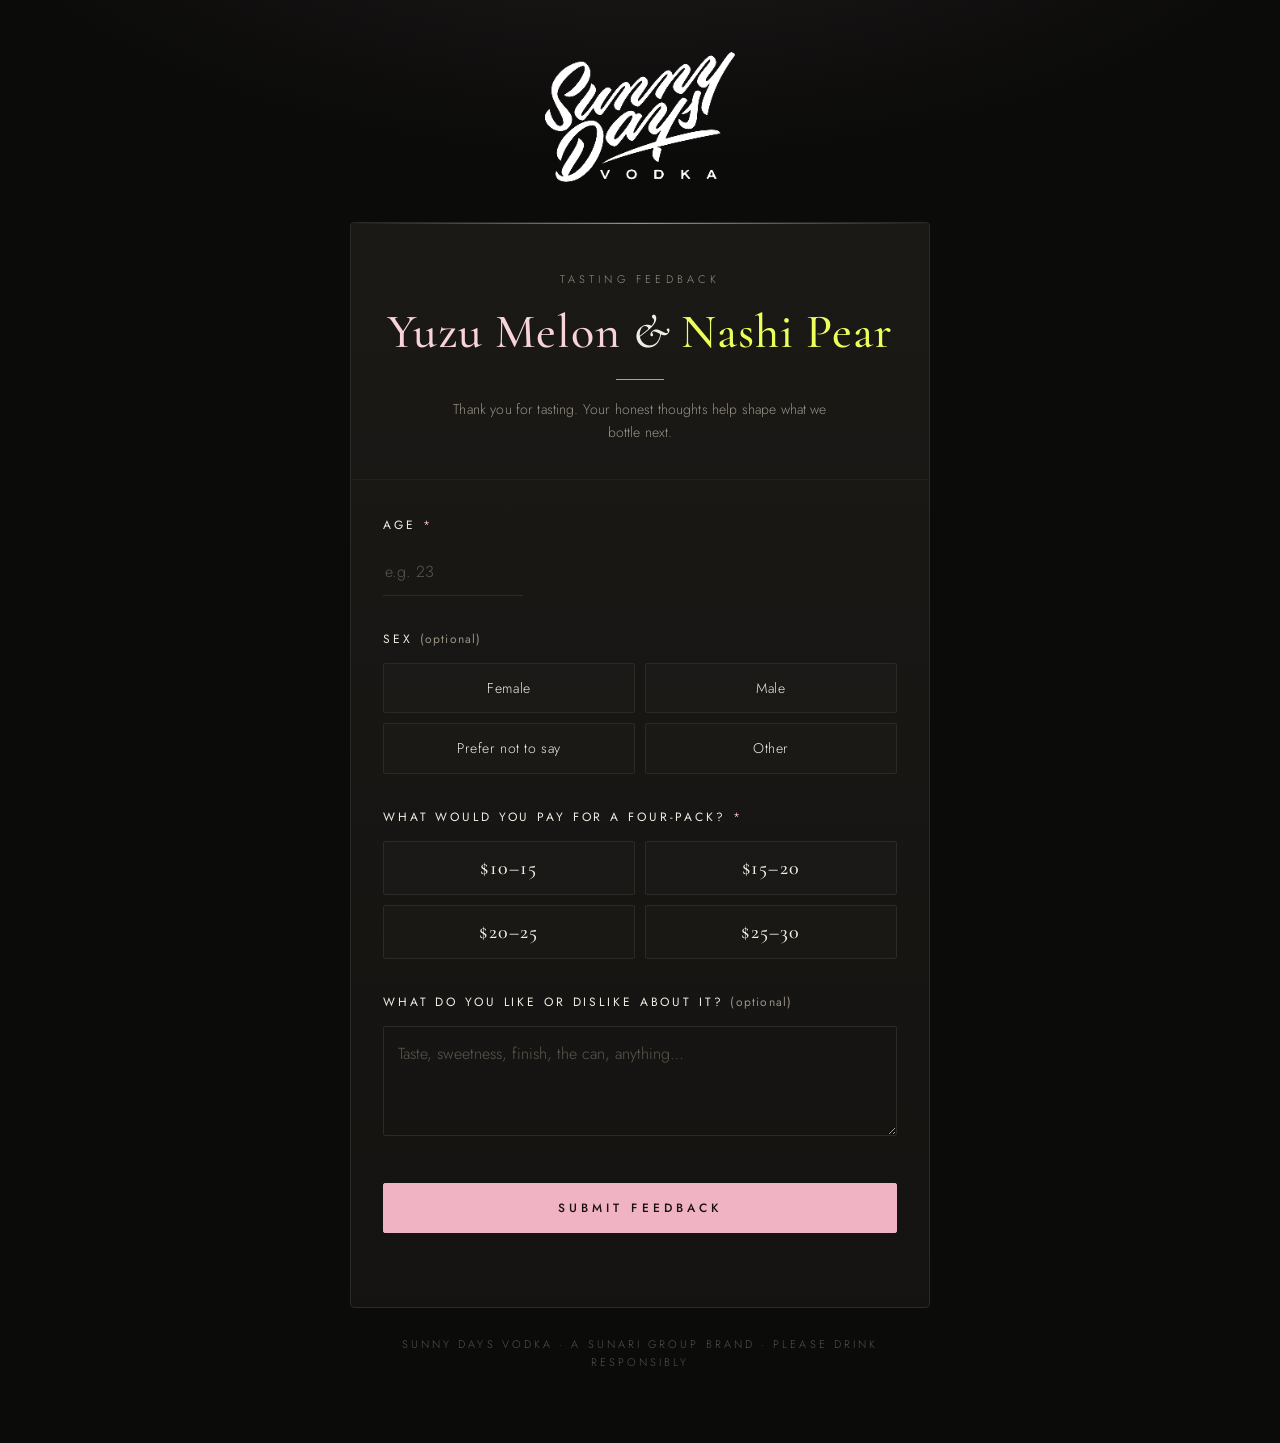
==== sunny-days/index.html @ bff0921b "Sunny Days form: fluoro yellow Nashi Pear heading Co-Authored-By: Claude Opus 5.5 <noreply@anthropic" ====
<!DOCTYPE html>
<html lang="en">
<head>
<meta charset="utf-8">
<meta name="viewport" content="width=device-width, initial-scale=1">
<meta name="robots" content="noindex">
<title>Sunny Days Yuzu Melon &amp; Nashi Pear Feedback</title>
<link rel="preconnect" href="https://fonts.googleapis.com">
<link href="https://fonts.googleapis.com/css2?family=Cormorant+Garamond:ital,wght@0,500;0,600;1,500&family=Jost:wght@300;400;500&display=swap" rel="stylesheet">
<style>
  :root{
    --bg:#0b0b0a; --panel:#141311; --panel2:#1a1916; --line:#2c2a25; --line-soft:#22201c;
    --ink:#f2ede3; --muted:#9a9384; --gold:#f0b3c3; --gold-hi:#f8d3dc; --gold-ink:#1a1113;
    --err:#e08a7a;
  }
  *{box-sizing:border-box}
  html,body{margin:0;background:var(--bg);color:var(--ink)}
  body{font:300 15px/1.6 Jost,system-ui,sans-serif;letter-spacing:.01em;
    background:
      radial-gradient(1200px 600px at 50% -200px, rgba(240,179,195,.10), transparent 60%),
      var(--bg);
    min-height:100vh}
  .wrap{max-width:620px;margin:0 auto;padding:48px 20px 72px}

  .brand{display:flex;justify-content:center;margin:4px 0 40px}
  .logo{width:190px;height:auto;display:block}
  .sunari{font:500 13px/1 Jost,sans-serif;letter-spacing:.42em;padding:12px 14px 12px 20px;border:1px solid var(--line);color:var(--ink)}

  .panel{background:linear-gradient(180deg,var(--panel2),var(--panel));border:1px solid var(--line);border-radius:4px;position:relative;overflow:hidden}
  .panel::before{content:"";position:absolute;inset:0 0 auto 0;height:1px;background:linear-gradient(90deg,transparent,var(--gold),transparent);opacity:.7}

  .head{text-align:center;padding:48px 28px 36px;border-bottom:1px solid var(--line-soft)}
  .eyebrow{font-size:11px;letter-spacing:.38em;text-transform:uppercase;color:var(--muted);margin-bottom:18px}
  h1{font:500 48px/1.05 "Cormorant Garamond",Georgia,serif;letter-spacing:.02em;margin:0;color:var(--gold-hi)}
  h1 .pear{color:#ecff5c}
  h1 .amp{font-style:italic;color:var(--ink);font-weight:500}
  .flavour{font:italic 500 24px/1.2 "Cormorant Garamond",Georgia,serif;color:var(--ink);margin-top:14px}
  .rule{width:48px;height:1px;background:var(--gold);margin:22px auto 18px;opacity:.8}
  .intro{color:var(--muted);max-width:400px;margin:0 auto;font-size:14px}

  form{padding:36px 32px 40px}
  .field{margin-bottom:34px}
  .q{display:block;font-weight:400;font-size:12px;letter-spacing:.24em;text-transform:uppercase;color:var(--ink);margin-bottom:14px}
  .q .req{color:var(--gold)}
  .q .opt{color:var(--muted);letter-spacing:.1em;text-transform:none;font-size:12px}

  input[type=number],textarea{
    width:100%;font:inherit;font-size:16px;color:var(--ink);background:transparent;
    border:0;border-bottom:1px solid var(--line);border-radius:0;padding:10px 2px;outline:none;transition:border-color .2s}
  input[type=number]{max-width:140px;-moz-appearance:textfield}
  input[type=number]::-webkit-inner-spin-button,input[type=number]::-webkit-outer-spin-button{-webkit-appearance:none;margin:0}
  textarea{min-height:110px;resize:vertical;border:1px solid var(--line);padding:14px;border-radius:2px}
  input::placeholder,textarea::placeholder{color:#5d584e}
  input:focus,textarea:focus{border-color:var(--gold)}

  .opts{display:grid;grid-template-columns:repeat(2,minmax(0,1fr));gap:10px}
  .opts label{position:relative;cursor:pointer}
  .opts input{position:absolute;opacity:0;pointer-events:none}
  .opts span{display:block;text-align:center;padding:13px 10px;border:1px solid var(--line);border-radius:2px;
    font-size:14px;letter-spacing:.04em;color:var(--ink);transition:all .18s;background:rgba(255,255,255,.01)}
  .opts label:hover span{border-color:#4a4537}
  .opts input:checked+span{border-color:var(--gold);color:var(--gold-hi);background:rgba(240,179,195,.08)}
  .opts input:focus-visible+span{outline:1px solid var(--gold);outline-offset:3px}
  .opts.price span{font:500 20px/1 "Cormorant Garamond",Georgia,serif;letter-spacing:.06em;padding:16px 10px}

  .submit{width:100%;margin-top:6px;font:500 12px/1 Jost,sans-serif;letter-spacing:.34em;text-transform:uppercase;
    border:1px solid var(--gold);background:var(--gold);color:var(--gold-ink);padding:18px;border-radius:2px;cursor:pointer;transition:all .2s}
  .submit:hover{background:var(--gold-hi);border-color:var(--gold-hi)}
  .submit:disabled{opacity:.5;cursor:default}
  .status{margin-top:14px;font-size:13px;min-height:20px;text-align:center;color:var(--muted)}
  .status.err{color:var(--err)}
  .fielderr{color:var(--err);font-size:12px;margin-top:8px;display:none}
  .field.bad .fielderr{display:block}

  .notice{border:1px solid var(--line);color:var(--muted);font-size:13px;padding:12px 16px;margin:0 0 20px;text-align:center}
  .thanks{text-align:center;padding:72px 28px}
  .thanks h2{font:500 40px/1.1 "Cormorant Garamond",Georgia,serif;color:var(--gold-hi);margin:0 0 10px;letter-spacing:.04em}
  .thanks p{color:var(--muted);margin:0}
  .again{margin-top:28px;background:none;border:1px solid var(--line);color:var(--ink);font:400 11px/1 Jost,sans-serif;
    letter-spacing:.3em;text-transform:uppercase;padding:14px 22px;cursor:pointer}
  .again:hover{border-color:var(--gold);color:var(--gold-hi)}
  .foot{text-align:center;color:#57524a;font-size:11px;letter-spacing:.28em;text-transform:uppercase;margin-top:28px}
  .hidden{display:none}
  @media (max-width:480px){ h1{font-size:38px} .logo{width:170px} form{padding:30px 22px 34px} .head{padding:40px 22px 30px} }
</style>
</head>
<body>
<div class="wrap">
  <div class="brand"><img class="logo" alt="Sunny Days Vodka" src="[data-uri]"></div>

  <div class="panel">
    <div class="head">
      <div class="eyebrow">Tasting Feedback</div>
      <h1>Yuzu Melon <span class="amp">&amp;</span> <span class="pear">Nashi Pear</span></h1>
      <div class="rule"></div>
      <p class="intro">Thank you for tasting. Your honest thoughts help shape what we bottle next.</p>
    </div>

    <form id="fb" novalidate>
      <div class="field" id="f-age">
        <label class="q" for="age">Age <span class="req">*</span></label>
        <input type="number" id="age" inputmode="numeric" min="18" max="120" placeholder="e.g. 23">
        <div class="fielderr">Please enter your age (18+).</div>
      </div>

      <div class="field">
        <span class="q">Sex <span class="opt">(optional)</span></span>
        <div class="opts">
          <label><input type="radio" name="sex" value="Female"><span>Female</span></label>
          <label><input type="radio" name="sex" value="Male"><span>Male</span></label>
          <label><input type="radio" name="sex" value="Prefer not to say"><span>Prefer not to say</span></label>
          <label><input type="radio" name="sex" value="Other"><span>Other</span></label>
        </div>
      </div>

      <div class="field" id="f-price">
        <span class="q">What would you pay for a four-pack? <span class="req">*</span></span>
        <div class="opts price">
          <label><input type="radio" name="price" value="$10–$15"><span>$10–15</span></label>
          <label><input type="radio" name="price" value="$15–$20"><span>$15–20</span></label>
          <label><input type="radio" name="price" value="$20–$25"><span>$20–25</span></label>
          <label><input type="radio" name="price" value="$25–$30"><span>$25–30</span></label>
        </div>
        <div class="fielderr">Please choose a price range.</div>
      </div>

      <div class="field">
        <label class="q" for="thoughts">What do you like or dislike about it? <span class="opt">(optional)</span></label>
        <textarea id="thoughts" placeholder="Taste, sweetness, finish, the can, anything…"></textarea>
      </div>

      <button class="submit" id="submitBtn" type="submit">Submit Feedback</button>
      <div class="status" id="status" aria-live="polite"></div>
    </form>

    <div class="thanks hidden" id="thanks">
      <h2>Thank you.</h2>
      <p>Your feedback has been received.</p>
      <button class="again" id="again">Submit another response</button>
    </div>
  </div>

  <div class="foot">Sunny Days Vodka · A Sunari Group brand · Please drink responsibly</div>
</div>

<script>
(function(){
  const SUPABASE_URL = 'https://avyrgukvolhbnjnvzotk.supabase.co';
  const SUPABASE_KEY = 'sb_publishable_L44ITxNSGitfongBJNVDFQ_q5ezJs28';
  const $ = id => document.getElementById(id);
  const setStatus = (m, c) => { const s = $('status'); s.textContent = m; s.className = 'status ' + (c || ''); };

  $('fb').addEventListener('submit', async e => {
    e.preventDefault();
    const age = parseInt($('age').value, 10);
    const price = (document.querySelector('input[name=price]:checked') || {}).value || '';
    const sex = (document.querySelector('input[name=sex]:checked') || {}).value || null;
    const ageOk = Number.isFinite(age) && age >= 18 && age <= 120;
    $('f-age').classList.toggle('bad', !ageOk);
    $('f-price').classList.toggle('bad', !price);
    if (!ageOk || !price) { setStatus('Please complete the required fields.', 'err'); return; }

    const row = { age: age, sex: sex, price_range: price, thoughts: $('thoughts').value.trim().slice(0, 2000) || null };
    const btn = $('submitBtn'); btn.disabled = true; setStatus('Submitting…');
    try {
      const res = await fetch(SUPABASE_URL + '/rest/v1/sunny_days_feedback', {
        method: 'POST',
        headers: { 'apikey': SUPABASE_KEY, 'Content-Type': 'application/json', 'Prefer': 'return=minimal' },
        body: JSON.stringify(row)
      });
      if (!res.ok) throw new Error(res.status);
      setStatus('');
      $('fb').classList.add('hidden'); $('thanks').classList.remove('hidden'); window.scrollTo(0, 0);
    } catch (err) {
      setStatus('Something went wrong. Please try again.', 'err');
    } finally { btn.disabled = false; }
  });

  $('again').onclick = () => {
    $('fb').reset(); ['f-age','f-price'].forEach(id => $(id).classList.remove('bad'));
    $('thanks').classList.add('hidden'); $('fb').classList.remove('hidden'); window.scrollTo(0, 0);
  };
})();
</script>
</body>
</html>
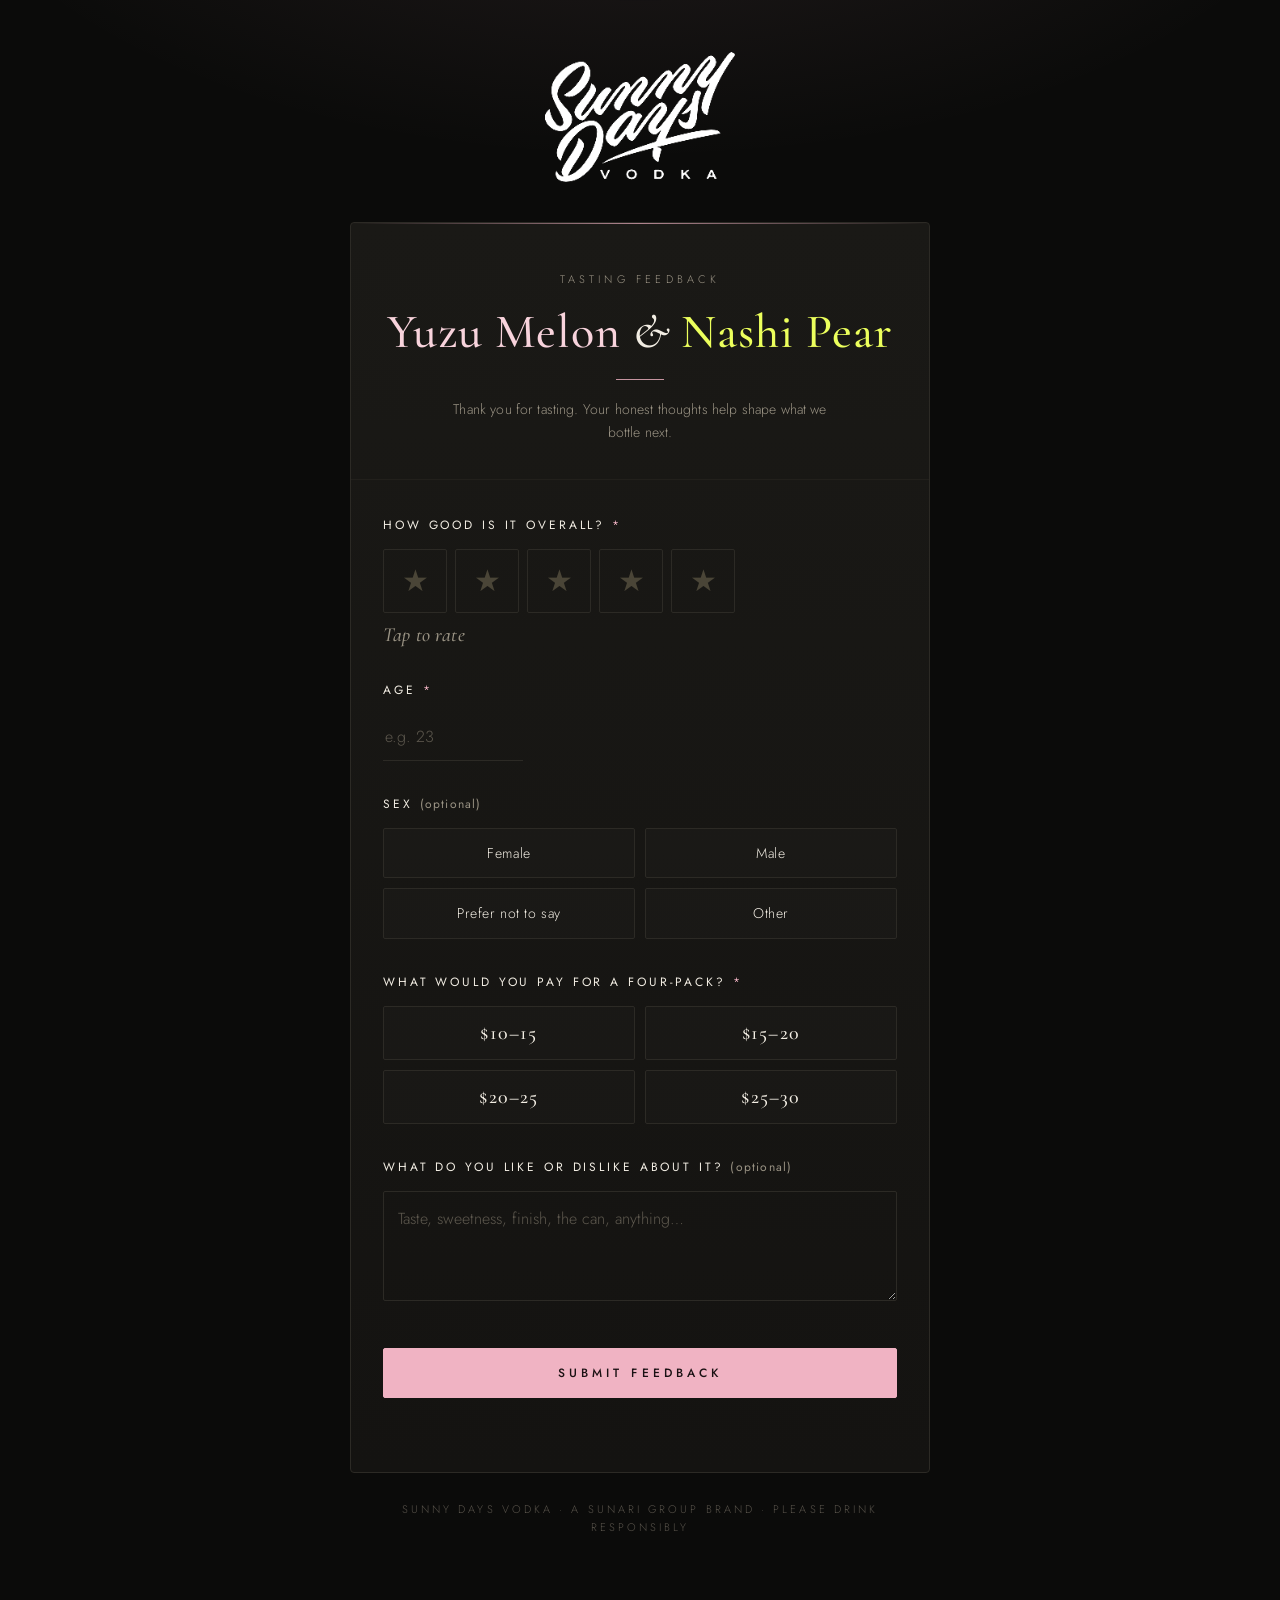
==== commit 449ea73b: "Sunny Days form: add required 1-5 star overall rating Co-Authored-By: Claude Opus 5.5 <noreply@anthr" ====
--- a/sunny-days/index.html
+++ b/sunny-days/index.html
@@ -63,6 +63,12 @@
   .opts input:focus-visible+span{outline:1px solid var(--gold);outline-offset:3px}
   .opts.price span{font:500 20px/1 "Cormorant Garamond",Georgia,serif;letter-spacing:.06em;padding:16px 10px}
 
+  .stars{display:flex;gap:8px}
+  .stars button{flex:1;max-width:64px;aspect-ratio:1;background:transparent;border:1px solid var(--line);border-radius:2px;
+    cursor:pointer;color:#4a4537;font-size:30px;line-height:1;padding:0;transition:all .15s}
+  .stars button.on{color:#ecff5c;border-color:rgba(236,255,92,.5);background:rgba(236,255,92,.06)}
+  .stars button:focus-visible{outline:1px solid var(--gold);outline-offset:3px}
+  .rate-label{margin-top:10px;font:italic 500 20px/1.2 "Cormorant Garamond",Georgia,serif;color:var(--muted);min-height:24px}
   .submit{width:100%;margin-top:6px;font:500 12px/1 Jost,sans-serif;letter-spacing:.34em;text-transform:uppercase;
     border:1px solid var(--gold);background:var(--gold);color:var(--gold-ink);padding:18px;border-radius:2px;cursor:pointer;transition:all .2s}
   .submit:hover{background:var(--gold-hi);border-color:var(--gold-hi)}
@@ -97,6 +103,13 @@
     </div>
 
     <form id="fb" novalidate>
+      <div class="field" id="f-rating">
+        <span class="q">How good is it overall? <span class="req">*</span></span>
+        <div class="stars" id="stars" role="radiogroup" aria-label="Rating out of 5"></div>
+        <div class="rate-label" id="rateLabel">Tap to rate</div>
+        <div class="fielderr">Please give it a rating.</div>
+      </div>
+
       <div class="field" id="f-age">
         <label class="q" for="age">Age <span class="req">*</span></label>
         <input type="number" id="age" inputmode="numeric" min="18" max="120" placeholder="e.g. 23">
@@ -148,6 +161,20 @@
   const SUPABASE_URL = 'https://avyrgukvolhbnjnvzotk.supabase.co';
   const SUPABASE_KEY = 'sb_publishable_L44ITxNSGitfongBJNVDFQ_q5ezJs28';
   const $ = id => document.getElementById(id);
+  const LABELS = ['', 'Not for me', 'It\u2019s okay', 'Good', 'Really good', 'Love it'];
+  let rating = 0;
+  const starsEl = $('stars');
+  for (let i = 1; i <= 5; i++) {
+    const b = document.createElement('button');
+    b.type = 'button'; b.textContent = '\u2605'; b.setAttribute('role', 'radio'); b.setAttribute('aria-label', i + ' out of 5 \u2013 ' + LABELS[i]);
+    b.onclick = () => { rating = i; paint(); $('f-rating').classList.remove('bad'); };
+    starsEl.appendChild(b);
+  }
+  function paint() {
+    [...starsEl.children].forEach((b, i) => { b.classList.toggle('on', i < rating); b.setAttribute('aria-checked', i + 1 === rating); });
+    $('rateLabel').textContent = rating ? LABELS[rating] : 'Tap to rate';
+    $('rateLabel').style.color = rating ? 'var(--ink)' : '';
+  }
   const setStatus = (m, c) => { const s = $('status'); s.textContent = m; s.className = 'status ' + (c || ''); };
 
   $('fb').addEventListener('submit', async e => {
@@ -158,9 +185,10 @@
     const ageOk = Number.isFinite(age) && age >= 18 && age <= 120;
     $('f-age').classList.toggle('bad', !ageOk);
     $('f-price').classList.toggle('bad', !price);
-    if (!ageOk || !price) { setStatus('Please complete the required fields.', 'err'); return; }
-
-    const row = { age: age, sex: sex, price_range: price, thoughts: $('thoughts').value.trim().slice(0, 2000) || null };
+    $('f-rating').classList.toggle('bad', !rating);
+    if (!rating || !ageOk || !price) { setStatus('Please complete the required fields.', 'err'); return; }
+
+    const row = { rating: rating, age: age, sex: sex, price_range: price, thoughts: $('thoughts').value.trim().slice(0, 2000) || null };
     const btn = $('submitBtn'); btn.disabled = true; setStatus('Submitting…');
     try {
       const res = await fetch(SUPABASE_URL + '/rest/v1/sunny_days_feedback', {
@@ -177,7 +205,7 @@
   });
 
   $('again').onclick = () => {
-    $('fb').reset(); ['f-age','f-price'].forEach(id => $(id).classList.remove('bad'));
+    $('fb').reset(); ['f-rating','f-age','f-price'].forEach(id => $(id).classList.remove('bad')); rating = 0; paint();
     $('thanks').classList.add('hidden'); $('fb').classList.remove('hidden'); window.scrollTo(0, 0);
   };
 })();
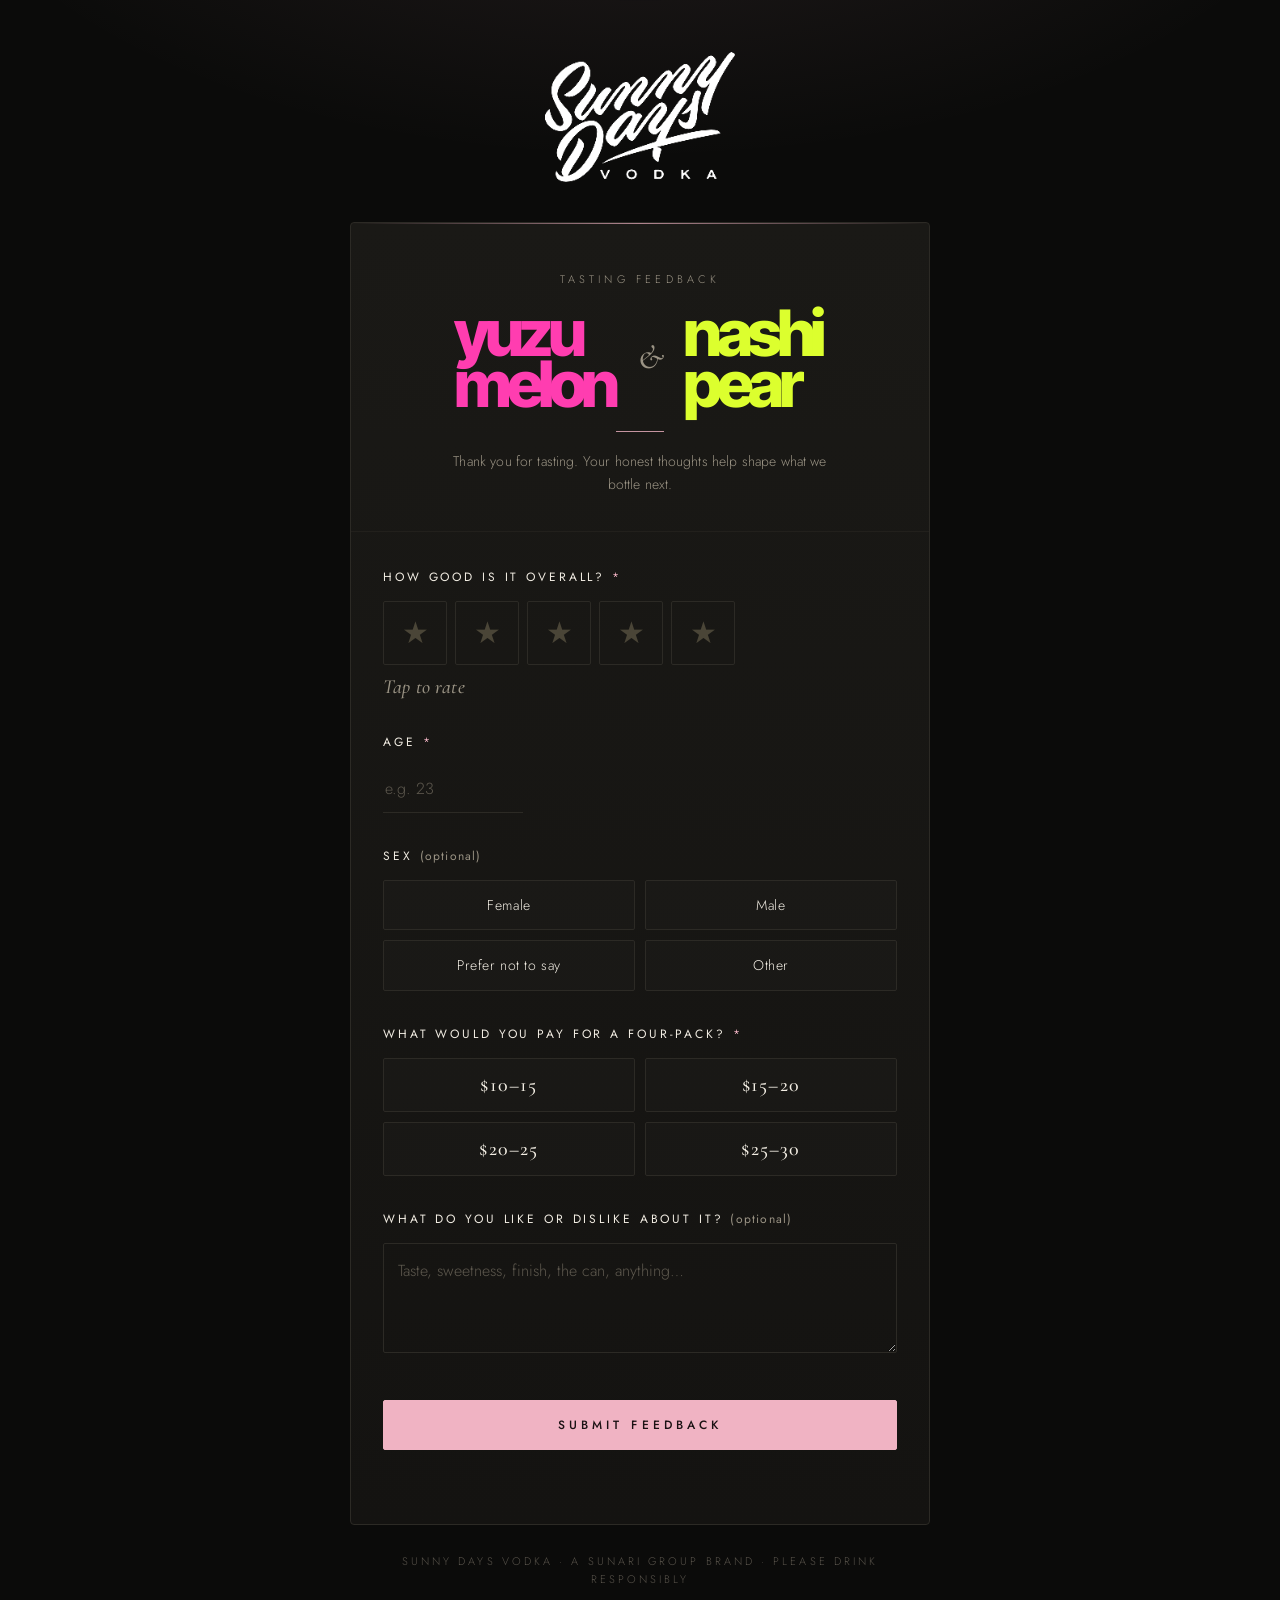
==== commit c640dbab: "Sunny Days form: flavour names in can-style bold stacked lettering Co-Authored-By: Claude Opus 5.5 <" ====
--- a/sunny-days/index.html
+++ b/sunny-days/index.html
@@ -6,7 +6,7 @@
 <meta name="robots" content="noindex">
 <title>Sunny Days Yuzu Melon &amp; Nashi Pear Feedback</title>
 <link rel="preconnect" href="https://fonts.googleapis.com">
-<link href="https://fonts.googleapis.com/css2?family=Cormorant+Garamond:ital,wght@0,500;0,600;1,500&family=Jost:wght@300;400;500&display=swap" rel="stylesheet">
+<link href="https://fonts.googleapis.com/css2?family=Cormorant+Garamond:ital,wght@0,500;0,600;1,500&family=Inter+Tight:wght@800&family=Jost:wght@300;400;500&display=swap" rel="stylesheet">
 <style>
   :root{
     --bg:#0b0b0a; --panel:#141311; --panel2:#1a1916; --line:#2c2a25; --line-soft:#22201c;
@@ -32,7 +32,13 @@
   .head{text-align:center;padding:48px 28px 36px;border-bottom:1px solid var(--line-soft)}
   .eyebrow{font-size:11px;letter-spacing:.38em;text-transform:uppercase;color:var(--muted);margin-bottom:18px}
   h1{font:500 48px/1.05 "Cormorant Garamond",Georgia,serif;letter-spacing:.02em;margin:0;color:var(--gold-hi)}
-  h1 .pear{color:#ecff5c}
+  .flavours{display:flex;align-items:center;justify-content:center;gap:18px;margin:4px 0 0}
+  .stack{display:flex;flex-direction:column;align-items:flex-start;
+    font:800 64px/.8 "Inter Tight","Helvetica Neue",Arial,sans-serif;letter-spacing:-.085em;text-transform:lowercase}
+  .stack span{display:block;padding-right:.08em}
+  .stack.melon{color:#ff3db0}
+  .stack.pear{color:#dcff2e}
+  .flavours .amp{font:italic 500 34px/1 "Cormorant Garamond",Georgia,serif;color:var(--muted)}
   h1 .amp{font-style:italic;color:var(--ink);font-weight:500}
   .flavour{font:italic 500 24px/1.2 "Cormorant Garamond",Georgia,serif;color:var(--ink);margin-top:14px}
   .rule{width:48px;height:1px;background:var(--gold);margin:22px auto 18px;opacity:.8}
@@ -66,7 +72,7 @@
   .stars{display:flex;gap:8px}
   .stars button{flex:1;max-width:64px;aspect-ratio:1;background:transparent;border:1px solid var(--line);border-radius:2px;
     cursor:pointer;color:#4a4537;font-size:30px;line-height:1;padding:0;transition:all .15s}
-  .stars button.on{color:#ecff5c;border-color:rgba(236,255,92,.5);background:rgba(236,255,92,.06)}
+  .stars button.on{color:#dcff2e;border-color:rgba(220,255,46,.5);background:rgba(220,255,46,.06)}
   .stars button:focus-visible{outline:1px solid var(--gold);outline-offset:3px}
   .rate-label{margin-top:10px;font:italic 500 20px/1.2 "Cormorant Garamond",Georgia,serif;color:var(--muted);min-height:24px}
   .submit{width:100%;margin-top:6px;font:500 12px/1 Jost,sans-serif;letter-spacing:.34em;text-transform:uppercase;
@@ -87,7 +93,7 @@
   .again:hover{border-color:var(--gold);color:var(--gold-hi)}
   .foot{text-align:center;color:#57524a;font-size:11px;letter-spacing:.28em;text-transform:uppercase;margin-top:28px}
   .hidden{display:none}
-  @media (max-width:480px){ h1{font-size:38px} .logo{width:170px} form{padding:30px 22px 34px} .head{padding:40px 22px 30px} }
+  @media (max-width:480px){ h1{font-size:38px} .stack{font-size:50px} .flavours{gap:12px} .flavours .amp{font-size:26px} .logo{width:170px} form{padding:30px 22px 34px} .head{padding:40px 22px 30px} }
 </style>
 </head>
 <body>
@@ -97,7 +103,11 @@
   <div class="panel">
     <div class="head">
       <div class="eyebrow">Tasting Feedback</div>
-      <h1>Yuzu Melon <span class="amp">&amp;</span> <span class="pear">Nashi Pear</span></h1>
+      <h1 class="flavours" aria-label="Yuzu Melon and Nashi Pear">
+        <span class="stack melon" aria-hidden="true"><span>yuzu</span><span>melon</span></span>
+        <span class="amp" aria-hidden="true">&amp;</span>
+        <span class="stack pear" aria-hidden="true"><span>nashi</span><span>pear</span></span>
+      </h1>
       <div class="rule"></div>
       <p class="intro">Thank you for tasting. Your honest thoughts help shape what we bottle next.</p>
     </div>
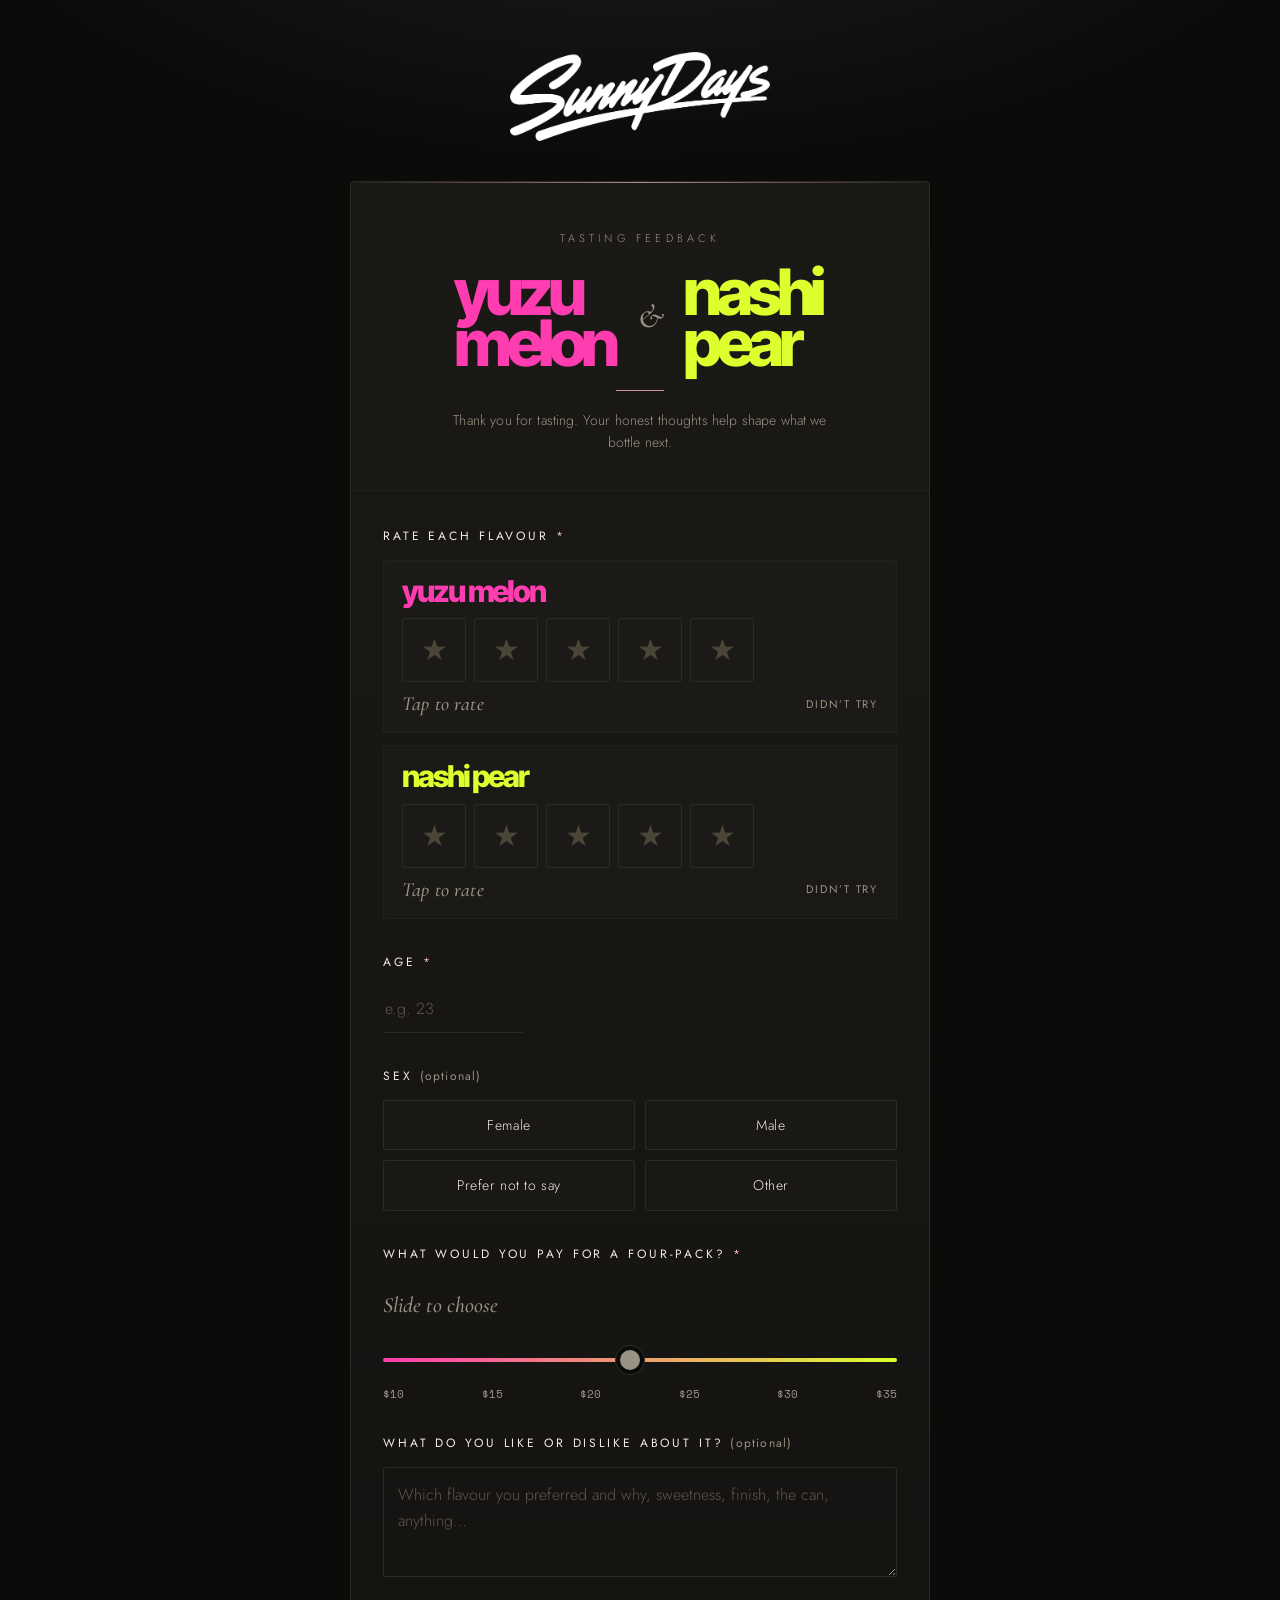
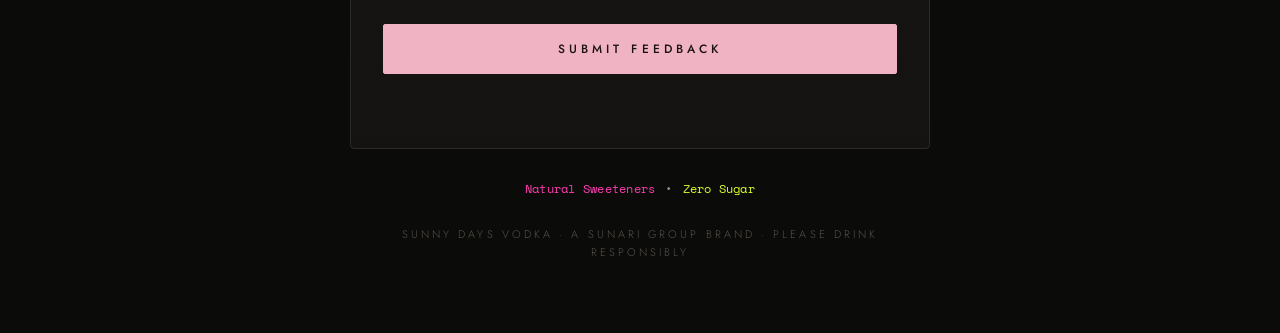
==== commit 84be2aa0: "Sunny Days form: per-flavour star ratings, price slider, new wordmark, can claims Co-Authored-By: Cl" ====
--- a/sunny-days/index.html
+++ b/sunny-days/index.html
@@ -6,7 +6,7 @@
 <meta name="robots" content="noindex">
 <title>Sunny Days Yuzu Melon &amp; Nashi Pear Feedback</title>
 <link rel="preconnect" href="https://fonts.googleapis.com">
-<link href="https://fonts.googleapis.com/css2?family=Cormorant+Garamond:ital,wght@0,500;0,600;1,500&family=Inter+Tight:wght@800&family=Jost:wght@300;400;500&display=swap" rel="stylesheet">
+<link href="https://fonts.googleapis.com/css2?family=Cormorant+Garamond:ital,wght@0,500;0,600;1,500&family=Inter+Tight:wght@800&family=Jost:wght@300;400;500&family=Space+Mono:wght@400;700&display=swap" rel="stylesheet">
 <style>
   :root{
     --bg:#0b0b0a; --panel:#141311; --panel2:#1a1916; --line:#2c2a25; --line-soft:#22201c;
@@ -23,7 +23,7 @@
   .wrap{max-width:620px;margin:0 auto;padding:48px 20px 72px}
 
   .brand{display:flex;justify-content:center;margin:4px 0 40px}
-  .logo{width:190px;height:auto;display:block}
+  .logo{width:260px;max-width:72vw;height:auto;display:block}
   .sunari{font:500 13px/1 Jost,sans-serif;letter-spacing:.42em;padding:12px 14px 12px 20px;border:1px solid var(--line);color:var(--ink)}
 
   .panel{background:linear-gradient(180deg,var(--panel2),var(--panel));border:1px solid var(--line);border-radius:4px;position:relative;overflow:hidden}
@@ -74,6 +74,27 @@
     cursor:pointer;color:#4a4537;font-size:30px;line-height:1;padding:0;transition:all .15s}
   .stars button.on{color:#dcff2e;border-color:rgba(220,255,46,.5);background:rgba(220,255,46,.06)}
   .stars button:focus-visible{outline:1px solid var(--gold);outline-offset:3px}
+  .flav{border:1px solid var(--line-soft);border-radius:2px;padding:18px 18px 16px;margin-bottom:12px;background:rgba(255,255,255,.012)}
+  .flav-name{font:800 30px/.85 "Inter Tight","Helvetica Neue",Arial,sans-serif;letter-spacing:-.07em;text-transform:lowercase;margin-bottom:14px}
+  .flav.melon .flav-name{color:#ff3db0} .flav.pear .flav-name{color:#dcff2e}
+  .flav.melon .stars button.on{color:#ff3db0;border-color:rgba(255,61,176,.55);background:rgba(255,61,176,.07)}
+  .flav-foot{display:flex;justify-content:space-between;align-items:center;gap:10px;margin-top:10px}
+  .flav-foot .rate-label{margin-top:0}
+  .skip{background:none;border:0;color:var(--muted);font:400 11px/1 Jost,sans-serif;letter-spacing:.16em;text-transform:uppercase;cursor:pointer;padding:6px 0;white-space:nowrap}
+  .skip.on{color:var(--ink);text-decoration:underline;text-underline-offset:4px}
+  .flav.skipped .stars{opacity:.3}
+  .price-val{font:800 54px/1 "Inter Tight","Helvetica Neue",Arial,sans-serif;letter-spacing:-.05em;color:var(--ink);margin:0 0 14px;min-height:54px}
+  .price-val.empty{font:italic 500 22px/54px "Cormorant Garamond",Georgia,serif;letter-spacing:0;color:var(--muted)}
+  input[type=range]{-webkit-appearance:none;appearance:none;width:100%;height:28px;background:transparent;margin:0;cursor:pointer}
+  input[type=range]::-webkit-slider-runnable-track{height:4px;border-radius:2px;background:linear-gradient(90deg,#ff3db0,#dcff2e)}
+  input[type=range]::-moz-range-track{height:4px;border-radius:2px;background:linear-gradient(90deg,#ff3db0,#dcff2e)}
+  input[type=range]::-webkit-slider-thumb{-webkit-appearance:none;width:28px;height:28px;border-radius:50%;background:var(--ink);border:4px solid var(--bg);margin-top:-12px;box-shadow:0 0 0 1px var(--line)}
+  input[type=range]::-moz-range-thumb{width:20px;height:20px;border-radius:50%;background:var(--ink);border:4px solid var(--bg)}
+  .untouched input[type=range]::-webkit-slider-thumb{background:var(--muted)}
+  .untouched input[type=range]::-moz-range-thumb{background:var(--muted)}
+  .ticks{display:flex;justify-content:space-between;font:400 11px/1 "Space Mono",monospace;color:var(--muted);margin-top:8px}
+  .claims{font:400 12px/1.6 "Space Mono",ui-monospace,monospace;text-align:center;margin-top:30px;letter-spacing:.02em}
+  .claims .m{color:#ff3db0} .claims .p{color:#dcff2e} .claims .d{color:var(--muted);margin:0 10px}
   .rate-label{margin-top:10px;font:italic 500 20px/1.2 "Cormorant Garamond",Georgia,serif;color:var(--muted);min-height:24px}
   .submit{width:100%;margin-top:6px;font:500 12px/1 Jost,sans-serif;letter-spacing:.34em;text-transform:uppercase;
     border:1px solid var(--gold);background:var(--gold);color:var(--gold-ink);padding:18px;border-radius:2px;cursor:pointer;transition:all .2s}
@@ -93,12 +114,12 @@
   .again:hover{border-color:var(--gold);color:var(--gold-hi)}
   .foot{text-align:center;color:#57524a;font-size:11px;letter-spacing:.28em;text-transform:uppercase;margin-top:28px}
   .hidden{display:none}
-  @media (max-width:480px){ h1{font-size:38px} .stack{font-size:50px} .flavours{gap:12px} .flavours .amp{font-size:26px} .logo{width:170px} form{padding:30px 22px 34px} .head{padding:40px 22px 30px} }
+  @media (max-width:480px){ h1{font-size:38px} .stack{font-size:50px} .flavours{gap:12px} .flavours .amp{font-size:26px} .logo{width:220px} form{padding:30px 22px 34px} .head{padding:40px 22px 30px} }
 </style>
 </head>
 <body>
 <div class="wrap">
-  <div class="brand"><img class="logo" alt="Sunny Days Vodka" src="[data-uri]"></div>
+  <div class="brand"><img class="logo" alt="Sunny Days" src="[data-uri]"></div>
 
   <div class="panel">
     <div class="head">
@@ -114,10 +135,18 @@
 
     <form id="fb" novalidate>
       <div class="field" id="f-rating">
-        <span class="q">How good is it overall? <span class="req">*</span></span>
-        <div class="stars" id="stars" role="radiogroup" aria-label="Rating out of 5"></div>
-        <div class="rate-label" id="rateLabel">Tap to rate</div>
-        <div class="fielderr">Please give it a rating.</div>
+        <span class="q">Rate each flavour <span class="req">*</span></span>
+        <div class="flav melon" data-key="rating_yuzu_melon">
+          <div class="flav-name">yuzu melon</div>
+          <div class="stars" role="radiogroup" aria-label="Yuzu Melon rating out of 5"></div>
+          <div class="flav-foot"><div class="rate-label">Tap to rate</div><button type="button" class="skip">Didn’t try</button></div>
+        </div>
+        <div class="flav pear" data-key="rating_nashi_pear">
+          <div class="flav-name">nashi pear</div>
+          <div class="stars" role="radiogroup" aria-label="Nashi Pear rating out of 5"></div>
+          <div class="flav-foot"><div class="rate-label">Tap to rate</div><button type="button" class="skip">Didn’t try</button></div>
+        </div>
+        <div class="fielderr">Please rate each flavour you tried.</div>
       </div>
 
       <div class="field" id="f-age">
@@ -136,20 +165,17 @@
         </div>
       </div>
 
-      <div class="field" id="f-price">
-        <span class="q">What would you pay for a four-pack? <span class="req">*</span></span>
-        <div class="opts price">
-          <label><input type="radio" name="price" value="$10–$15"><span>$10–15</span></label>
-          <label><input type="radio" name="price" value="$15–$20"><span>$15–20</span></label>
-          <label><input type="radio" name="price" value="$20–$25"><span>$20–25</span></label>
-          <label><input type="radio" name="price" value="$25–$30"><span>$25–30</span></label>
-        </div>
-        <div class="fielderr">Please choose a price range.</div>
+      <div class="field untouched" id="f-price">
+        <label class="q" for="price">What would you pay for a four-pack? <span class="req">*</span></label>
+        <div class="price-val empty" id="priceVal">Slide to choose</div>
+        <input type="range" id="price" min="10" max="35" step="1" value="22" aria-label="Price for a four-pack in dollars">
+        <div class="ticks"><span>$10</span><span>$15</span><span>$20</span><span>$25</span><span>$30</span><span>$35</span></div>
+        <div class="fielderr">Please slide to choose a price.</div>
       </div>
 
       <div class="field">
         <label class="q" for="thoughts">What do you like or dislike about it? <span class="opt">(optional)</span></label>
-        <textarea id="thoughts" placeholder="Taste, sweetness, finish, the can, anything…"></textarea>
+        <textarea id="thoughts" placeholder="Which flavour you preferred and why, sweetness, finish, the can, anything…"></textarea>
       </div>
 
       <button class="submit" id="submitBtn" type="submit">Submit Feedback</button>
@@ -163,6 +189,7 @@
     </div>
   </div>
 
+  <div class="claims"><span class="m">Natural Sweeteners</span><span class="d">•</span><span class="p">Zero Sugar</span></div>
   <div class="foot">Sunny Days Vodka · A Sunari Group brand · Please drink responsibly</div>
 </div>
 
@@ -172,33 +199,51 @@
   const SUPABASE_KEY = 'sb_publishable_L44ITxNSGitfongBJNVDFQ_q5ezJs28';
   const $ = id => document.getElementById(id);
   const LABELS = ['', 'Not for me', 'It\u2019s okay', 'Good', 'Really good', 'Love it'];
-  let rating = 0;
-  const starsEl = $('stars');
-  for (let i = 1; i <= 5; i++) {
-    const b = document.createElement('button');
-    b.type = 'button'; b.textContent = '\u2605'; b.setAttribute('role', 'radio'); b.setAttribute('aria-label', i + ' out of 5 \u2013 ' + LABELS[i]);
-    b.onclick = () => { rating = i; paint(); $('f-rating').classList.remove('bad'); };
-    starsEl.appendChild(b);
+  const ratings = {};
+  const flavs = [...document.querySelectorAll('.flav')];
+  function paintFlav(f) {
+    const key = f.dataset.key, v = ratings[key];
+    [...f.querySelectorAll('.stars button')].forEach((b, i) => { b.classList.toggle('on', v > 0 && i < v); b.setAttribute('aria-checked', v === i + 1); });
+    f.classList.toggle('skipped', v === 'skip');
+    f.querySelector('.skip').classList.toggle('on', v === 'skip');
+    const lab = f.querySelector('.rate-label');
+    lab.textContent = v === 'skip' ? 'Not tried' : v ? LABELS[v] : 'Tap to rate';
+    lab.style.color = v && v !== 'skip' ? 'var(--ink)' : '';
   }
-  function paint() {
-    [...starsEl.children].forEach((b, i) => { b.classList.toggle('on', i < rating); b.setAttribute('aria-checked', i + 1 === rating); });
-    $('rateLabel').textContent = rating ? LABELS[rating] : 'Tap to rate';
-    $('rateLabel').style.color = rating ? 'var(--ink)' : '';
+  flavs.forEach(f => {
+    const st = f.querySelector('.stars'), name = f.querySelector('.flav-name').textContent;
+    for (let i = 1; i <= 5; i++) {
+      const b = document.createElement('button');
+      b.type = 'button'; b.textContent = '\u2605'; b.setAttribute('role', 'radio'); b.setAttribute('aria-label', name + ': ' + i + ' out of 5 \u2013 ' + LABELS[i]);
+      b.onclick = () => { ratings[f.dataset.key] = i; paintFlav(f); $('f-rating').classList.remove('bad'); };
+      st.appendChild(b);
+    }
+    f.querySelector('.skip').onclick = () => { ratings[f.dataset.key] = ratings[f.dataset.key] === 'skip' ? undefined : 'skip'; paintFlav(f); };
+  });
+  let priceTouched = false;
+  function showPrice() {
+    $('f-price').classList.toggle('untouched', !priceTouched);
+    $('priceVal').classList.toggle('empty', !priceTouched);
+    $('priceVal').textContent = priceTouched ? '$' + $('price').value + ($('price').value === '35' ? '+' : '') : 'Slide to choose';
   }
+  ['input', 'change'].forEach(ev => $('price').addEventListener(ev, () => { priceTouched = true; showPrice(); $('f-price').classList.remove('bad'); }));
   const setStatus = (m, c) => { const s = $('status'); s.textContent = m; s.className = 'status ' + (c || ''); };
 
   $('fb').addEventListener('submit', async e => {
     e.preventDefault();
     const age = parseInt($('age').value, 10);
-    const price = (document.querySelector('input[name=price]:checked') || {}).value || '';
+    const rated = flavs.filter(f => typeof ratings[f.dataset.key] === 'number');
+    const allAnswered = flavs.every(f => ratings[f.dataset.key] !== undefined);
+    const ratingOk = rated.length > 0 && allAnswered;
     const sex = (document.querySelector('input[name=sex]:checked') || {}).value || null;
     const ageOk = Number.isFinite(age) && age >= 18 && age <= 120;
     $('f-age').classList.toggle('bad', !ageOk);
-    $('f-price').classList.toggle('bad', !price);
-    $('f-rating').classList.toggle('bad', !rating);
-    if (!rating || !ageOk || !price) { setStatus('Please complete the required fields.', 'err'); return; }
-
-    const row = { rating: rating, age: age, sex: sex, price_range: price, thoughts: $('thoughts').value.trim().slice(0, 2000) || null };
+    $('f-price').classList.toggle('bad', !priceTouched);
+    $('f-rating').classList.toggle('bad', !ratingOk);
+    if (!ratingOk || !ageOk || !priceTouched) { setStatus('Please complete the required fields.', 'err'); return; }
+
+    const num = k => typeof ratings[k] === 'number' ? ratings[k] : null;
+    const row = { rating_yuzu_melon: num('rating_yuzu_melon'), rating_nashi_pear: num('rating_nashi_pear'), price_aud: parseInt($('price').value, 10), age: age, sex: sex, thoughts: $('thoughts').value.trim().slice(0, 2000) || null };
     const btn = $('submitBtn'); btn.disabled = true; setStatus('Submitting…');
     try {
       const res = await fetch(SUPABASE_URL + '/rest/v1/sunny_days_feedback', {
@@ -215,7 +260,8 @@
   });
 
   $('again').onclick = () => {
-    $('fb').reset(); ['f-rating','f-age','f-price'].forEach(id => $(id).classList.remove('bad')); rating = 0; paint();
+    $('fb').reset(); ['f-rating','f-age','f-price'].forEach(id => $(id).classList.remove('bad'));
+    Object.keys(ratings).forEach(k => delete ratings[k]); flavs.forEach(paintFlav); priceTouched = false; $('price').value = 22; showPrice();
     $('thanks').classList.add('hidden'); $('fb').classList.remove('hidden'); window.scrollTo(0, 0);
   };
 })();
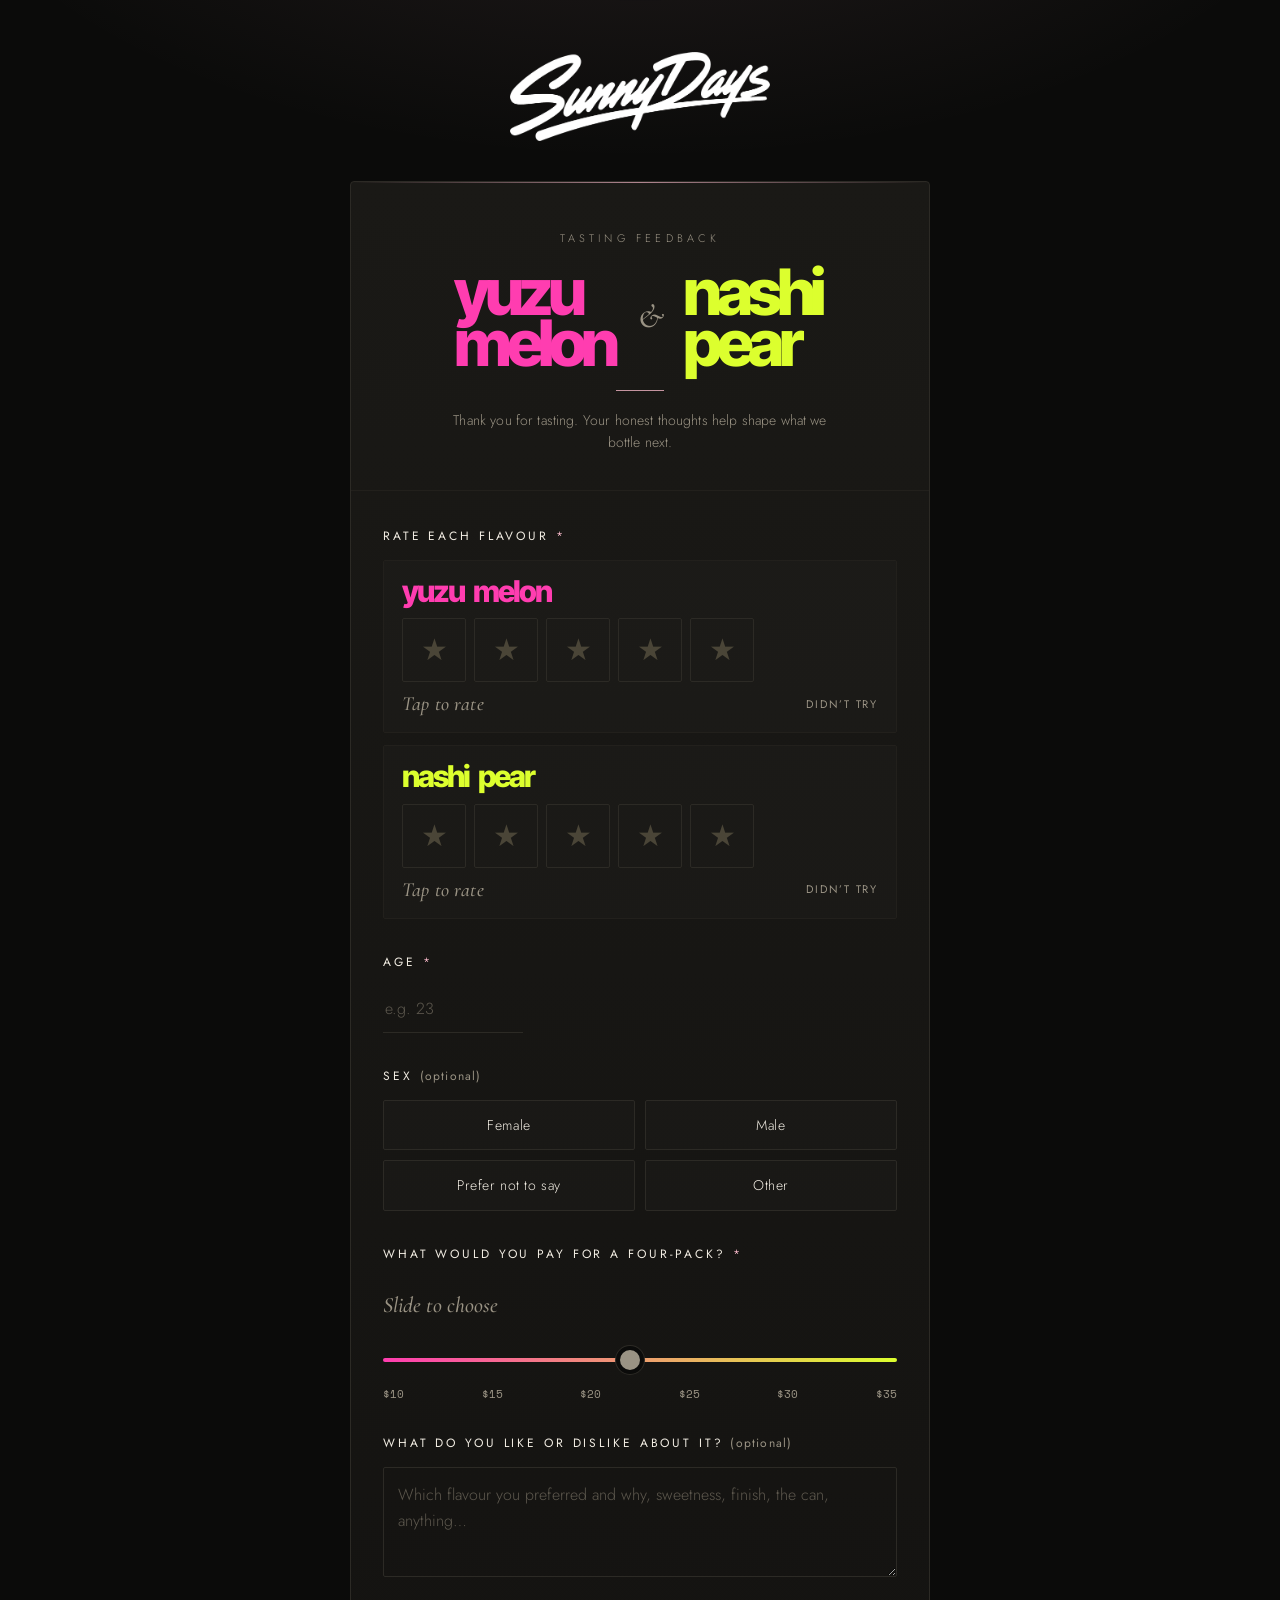
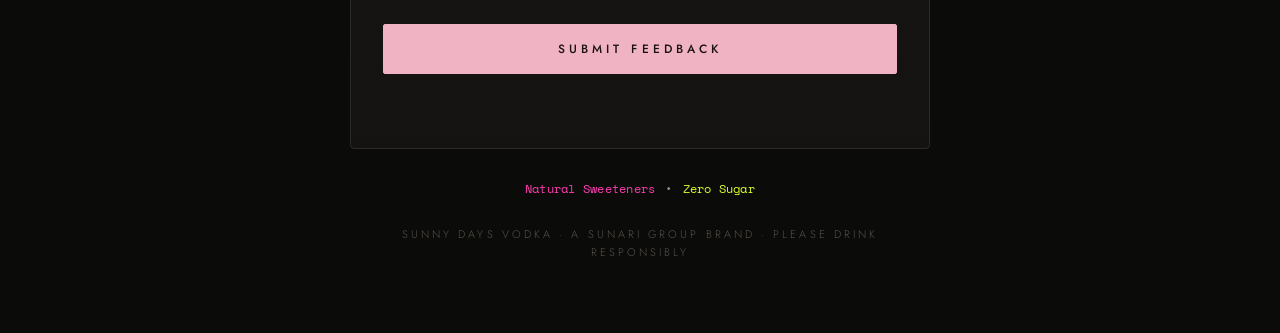
==== commit e86ea176: "Sunny Days form: widen word gap in flavour rating titles Co-Authored-By: Claude Opus 5.5 <noreply@an" ====
--- a/sunny-days/index.html
+++ b/sunny-days/index.html
@@ -75,7 +75,7 @@
   .stars button.on{color:#dcff2e;border-color:rgba(220,255,46,.5);background:rgba(220,255,46,.06)}
   .stars button:focus-visible{outline:1px solid var(--gold);outline-offset:3px}
   .flav{border:1px solid var(--line-soft);border-radius:2px;padding:18px 18px 16px;margin-bottom:12px;background:rgba(255,255,255,.012)}
-  .flav-name{font:800 30px/.85 "Inter Tight","Helvetica Neue",Arial,sans-serif;letter-spacing:-.07em;text-transform:lowercase;margin-bottom:14px}
+  .flav-name{font:800 30px/.85 "Inter Tight","Helvetica Neue",Arial,sans-serif;letter-spacing:-.07em;word-spacing:.18em;text-transform:lowercase;margin-bottom:14px}
   .flav.melon .flav-name{color:#ff3db0} .flav.pear .flav-name{color:#dcff2e}
   .flav.melon .stars button.on{color:#ff3db0;border-color:rgba(255,61,176,.55);background:rgba(255,61,176,.07)}
   .flav-foot{display:flex;justify-content:space-between;align-items:center;gap:10px;margin-top:10px}
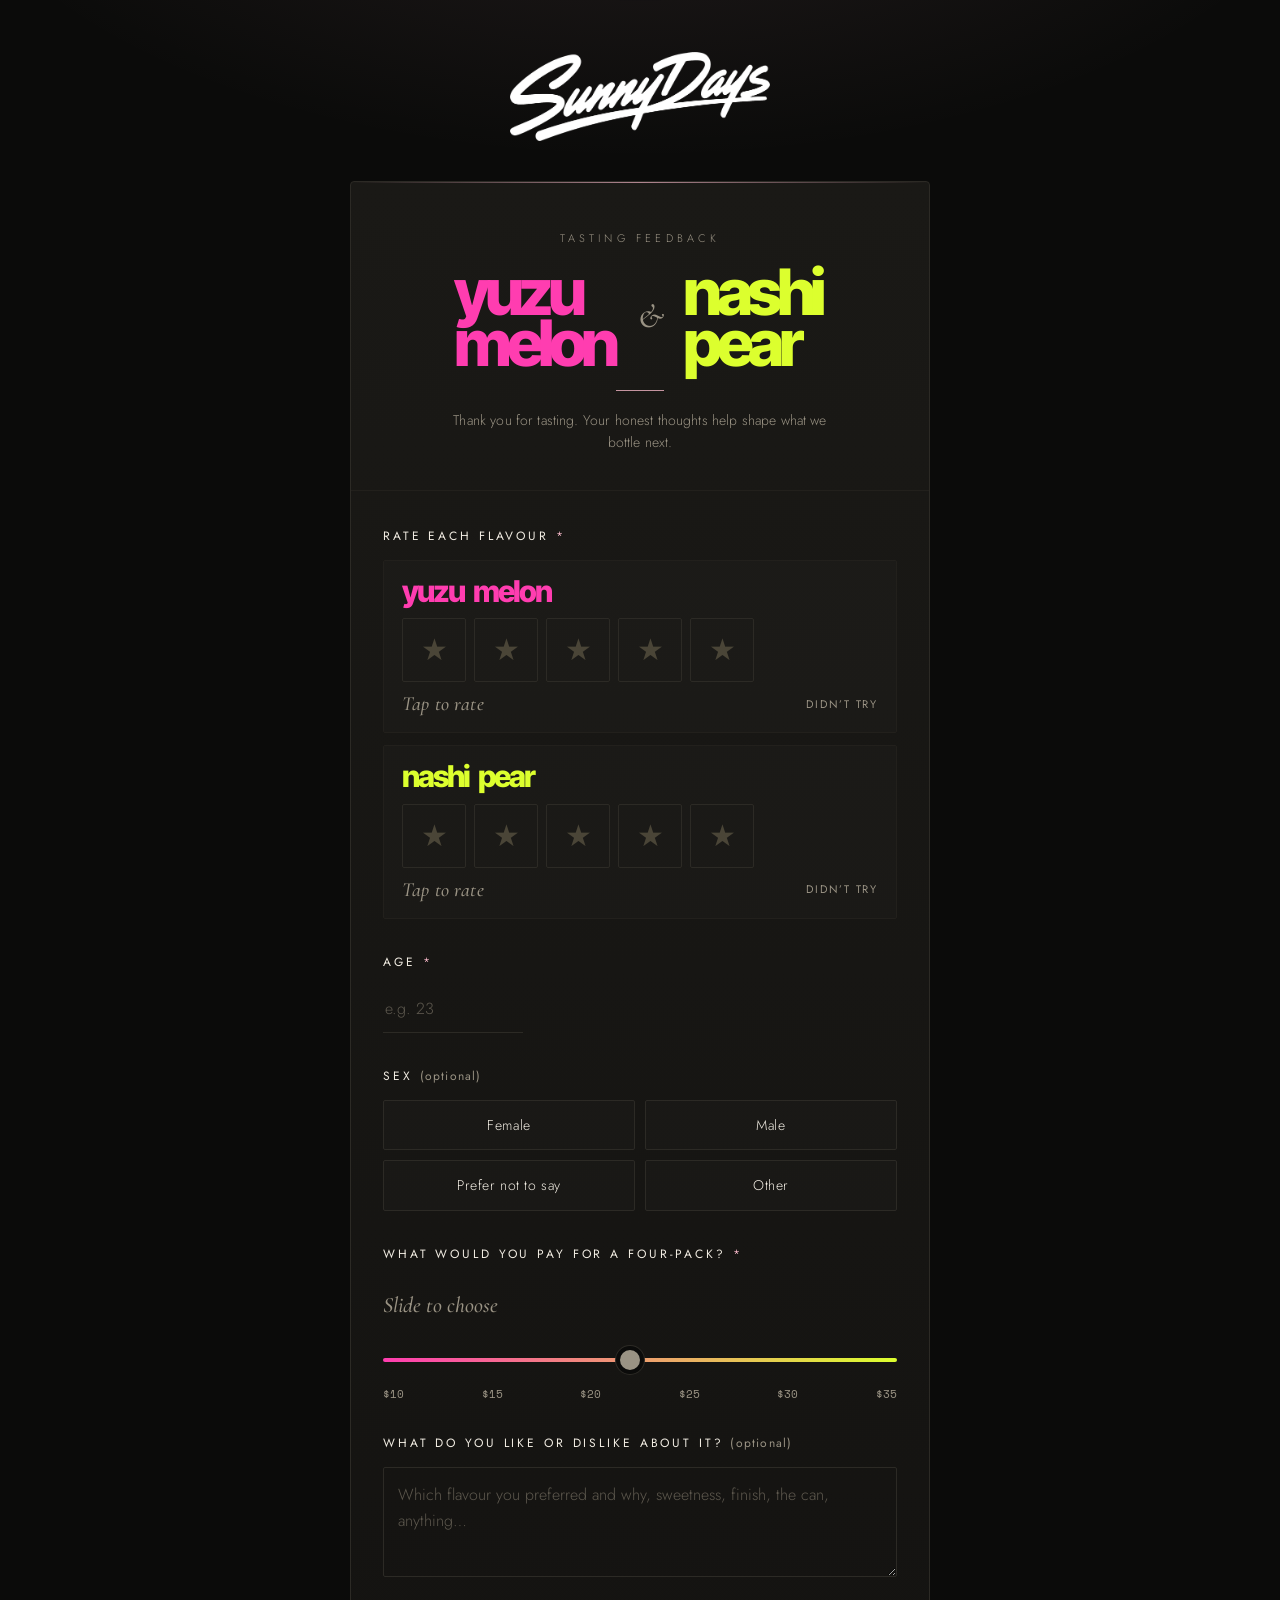
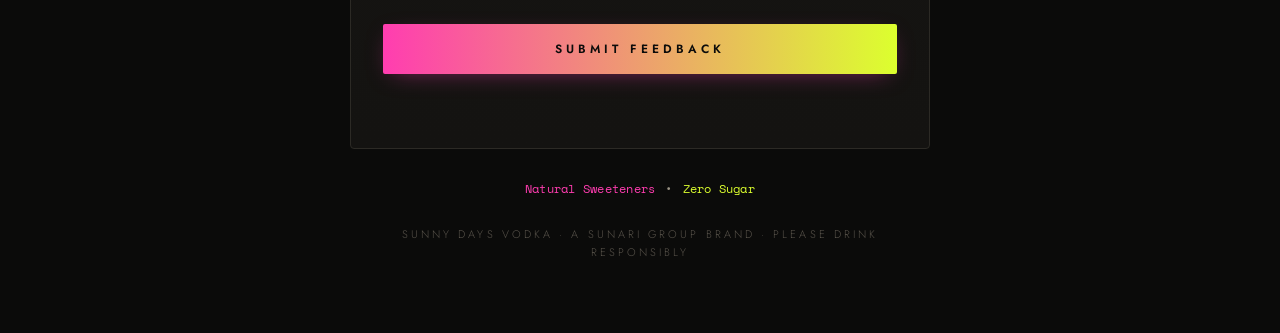
==== commit 028181d8: "Sunny Days form: pink-to-lime gradient submit button Co-Authored-By: Claude Opus 5.5 <noreply@anthro" ====
--- a/sunny-days/index.html
+++ b/sunny-days/index.html
@@ -97,8 +97,10 @@
   .claims .m{color:#ff3db0} .claims .p{color:#dcff2e} .claims .d{color:var(--muted);margin:0 10px}
   .rate-label{margin-top:10px;font:italic 500 20px/1.2 "Cormorant Garamond",Georgia,serif;color:var(--muted);min-height:24px}
   .submit{width:100%;margin-top:6px;font:500 12px/1 Jost,sans-serif;letter-spacing:.34em;text-transform:uppercase;
-    border:1px solid var(--gold);background:var(--gold);color:var(--gold-ink);padding:18px;border-radius:2px;cursor:pointer;transition:all .2s}
-  .submit:hover{background:var(--gold-hi);border-color:var(--gold-hi)}
+    border:0;background:linear-gradient(90deg,#ff3db0,#dcff2e);color:#0b0b0a;font-weight:600;padding:19px;border-radius:2px;cursor:pointer;
+    transition:filter .2s,transform .1s;box-shadow:0 6px 24px -10px rgba(255,61,176,.55)}
+  .submit:hover{filter:brightness(1.08)}
+  .submit:active{transform:translateY(1px)}
   .submit:disabled{opacity:.5;cursor:default}
   .status{margin-top:14px;font-size:13px;min-height:20px;text-align:center;color:var(--muted)}
   .status.err{color:var(--err)}
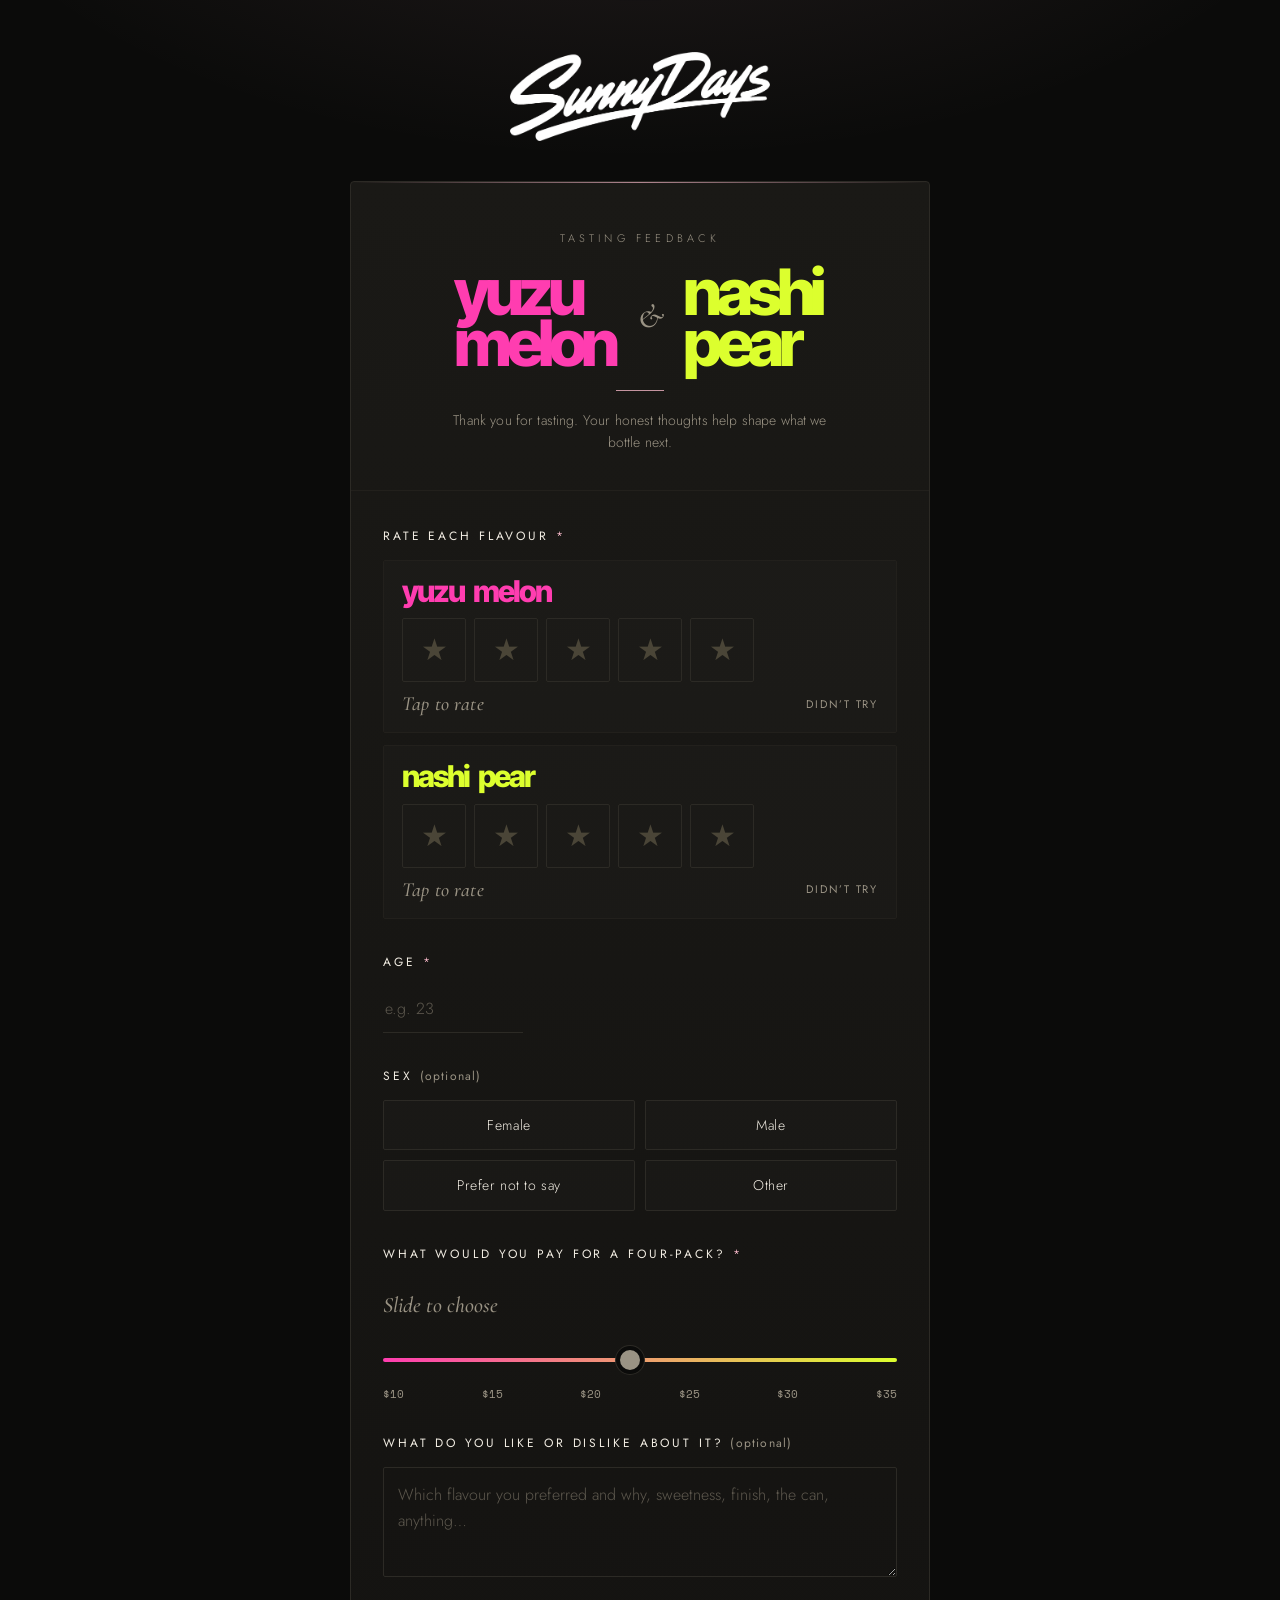
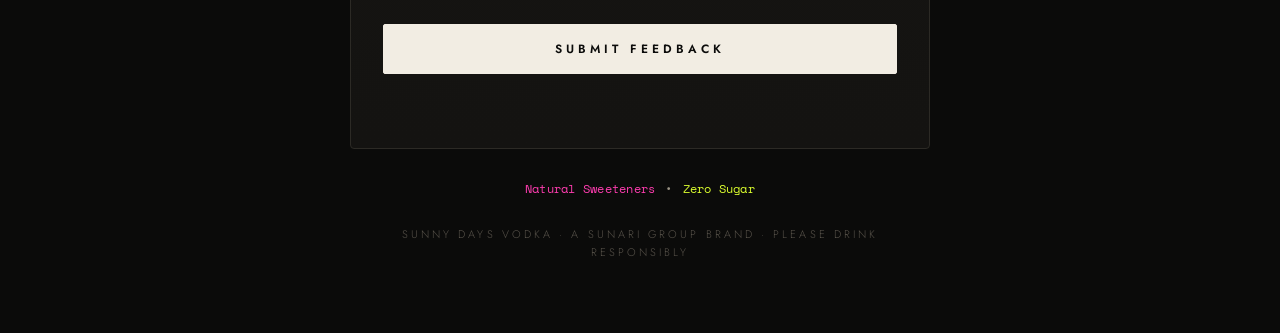
==== commit d928098b: "Sunny Days form: calmer off-white submit button Co-Authored-By: Claude Opus 5.5 <noreply@anthropic.c" ====
--- a/sunny-days/index.html
+++ b/sunny-days/index.html
@@ -97,9 +97,9 @@
   .claims .m{color:#ff3db0} .claims .p{color:#dcff2e} .claims .d{color:var(--muted);margin:0 10px}
   .rate-label{margin-top:10px;font:italic 500 20px/1.2 "Cormorant Garamond",Georgia,serif;color:var(--muted);min-height:24px}
   .submit{width:100%;margin-top:6px;font:500 12px/1 Jost,sans-serif;letter-spacing:.34em;text-transform:uppercase;
-    border:0;background:linear-gradient(90deg,#ff3db0,#dcff2e);color:#0b0b0a;font-weight:600;padding:19px;border-radius:2px;cursor:pointer;
-    transition:filter .2s,transform .1s;box-shadow:0 6px 24px -10px rgba(255,61,176,.55)}
-  .submit:hover{filter:brightness(1.08)}
+    border:1px solid var(--ink);background:var(--ink);color:#0b0b0a;font-weight:600;padding:18px;border-radius:2px;cursor:pointer;
+    transition:background .2s,color .2s,transform .1s}
+  .submit:hover{background:transparent;color:var(--ink)}
   .submit:active{transform:translateY(1px)}
   .submit:disabled{opacity:.5;cursor:default}
   .status{margin-top:14px;font-size:13px;min-height:20px;text-align:center;color:var(--muted)}
